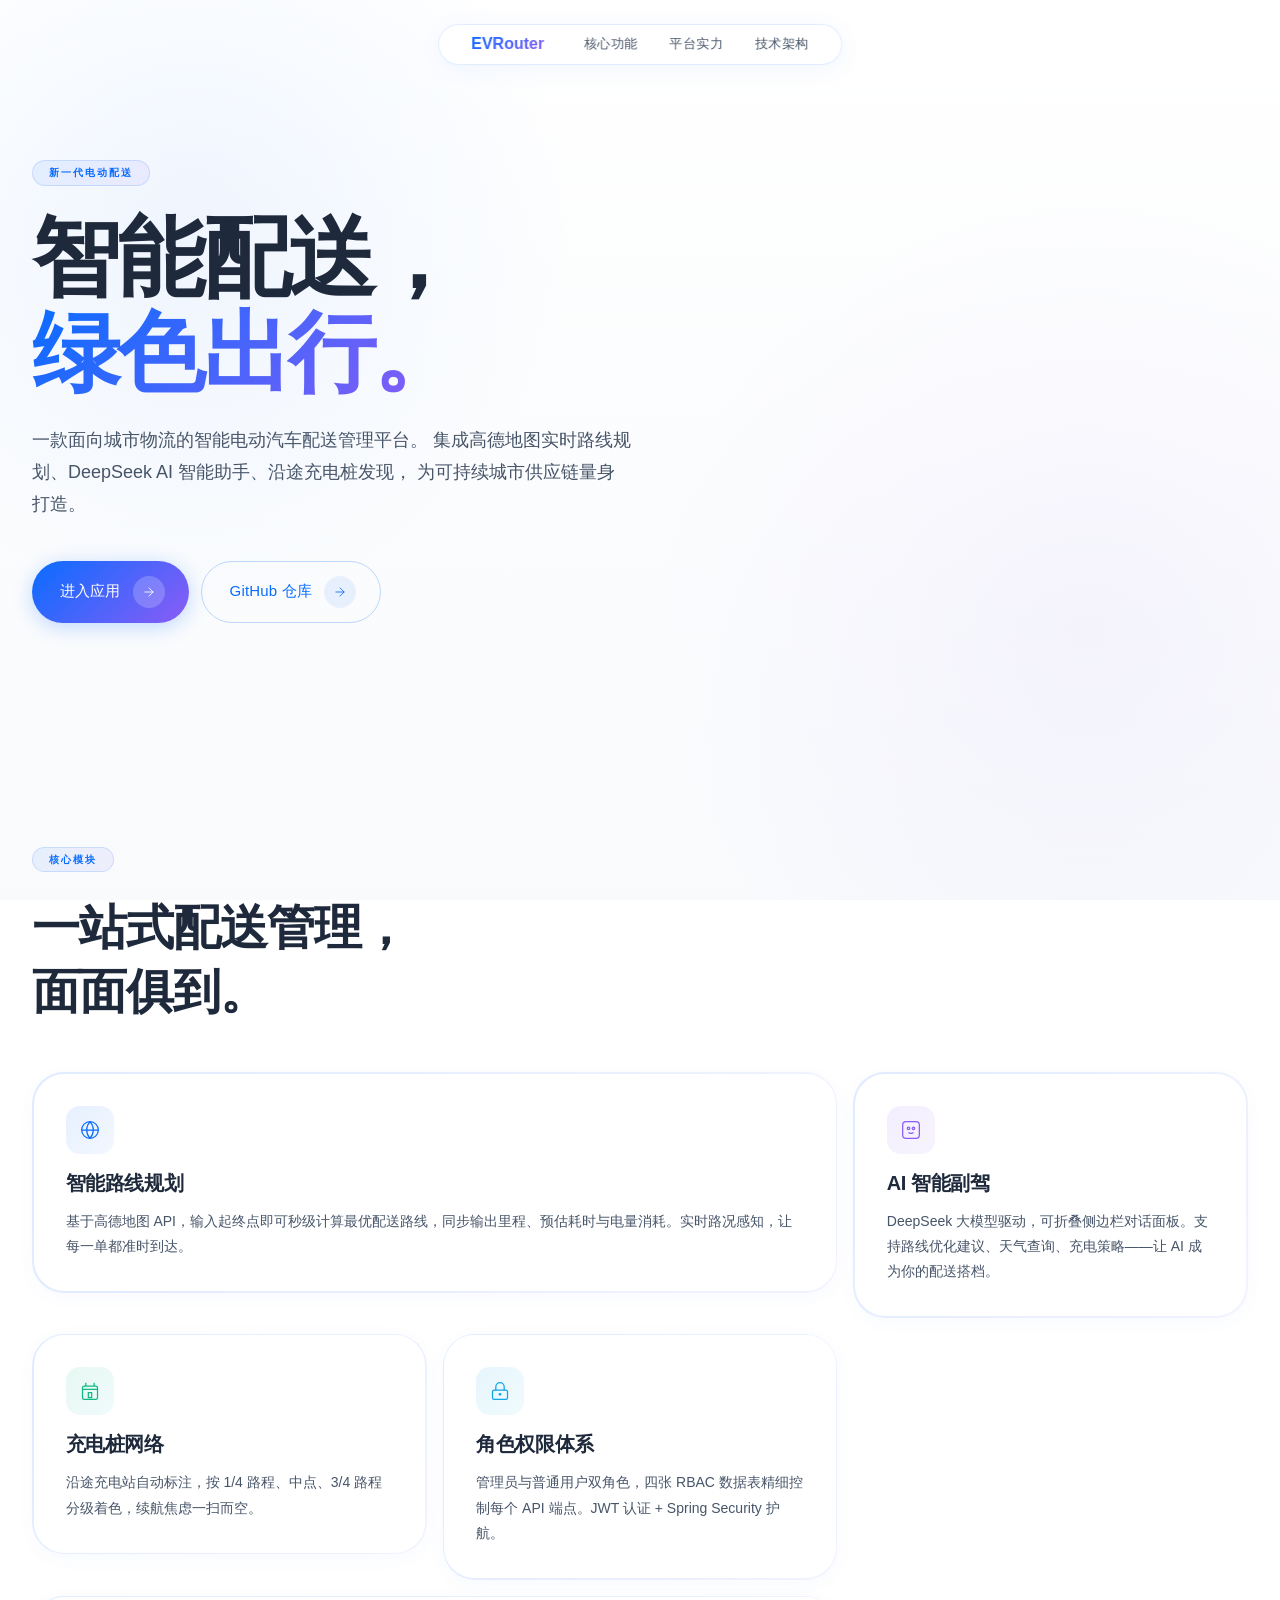
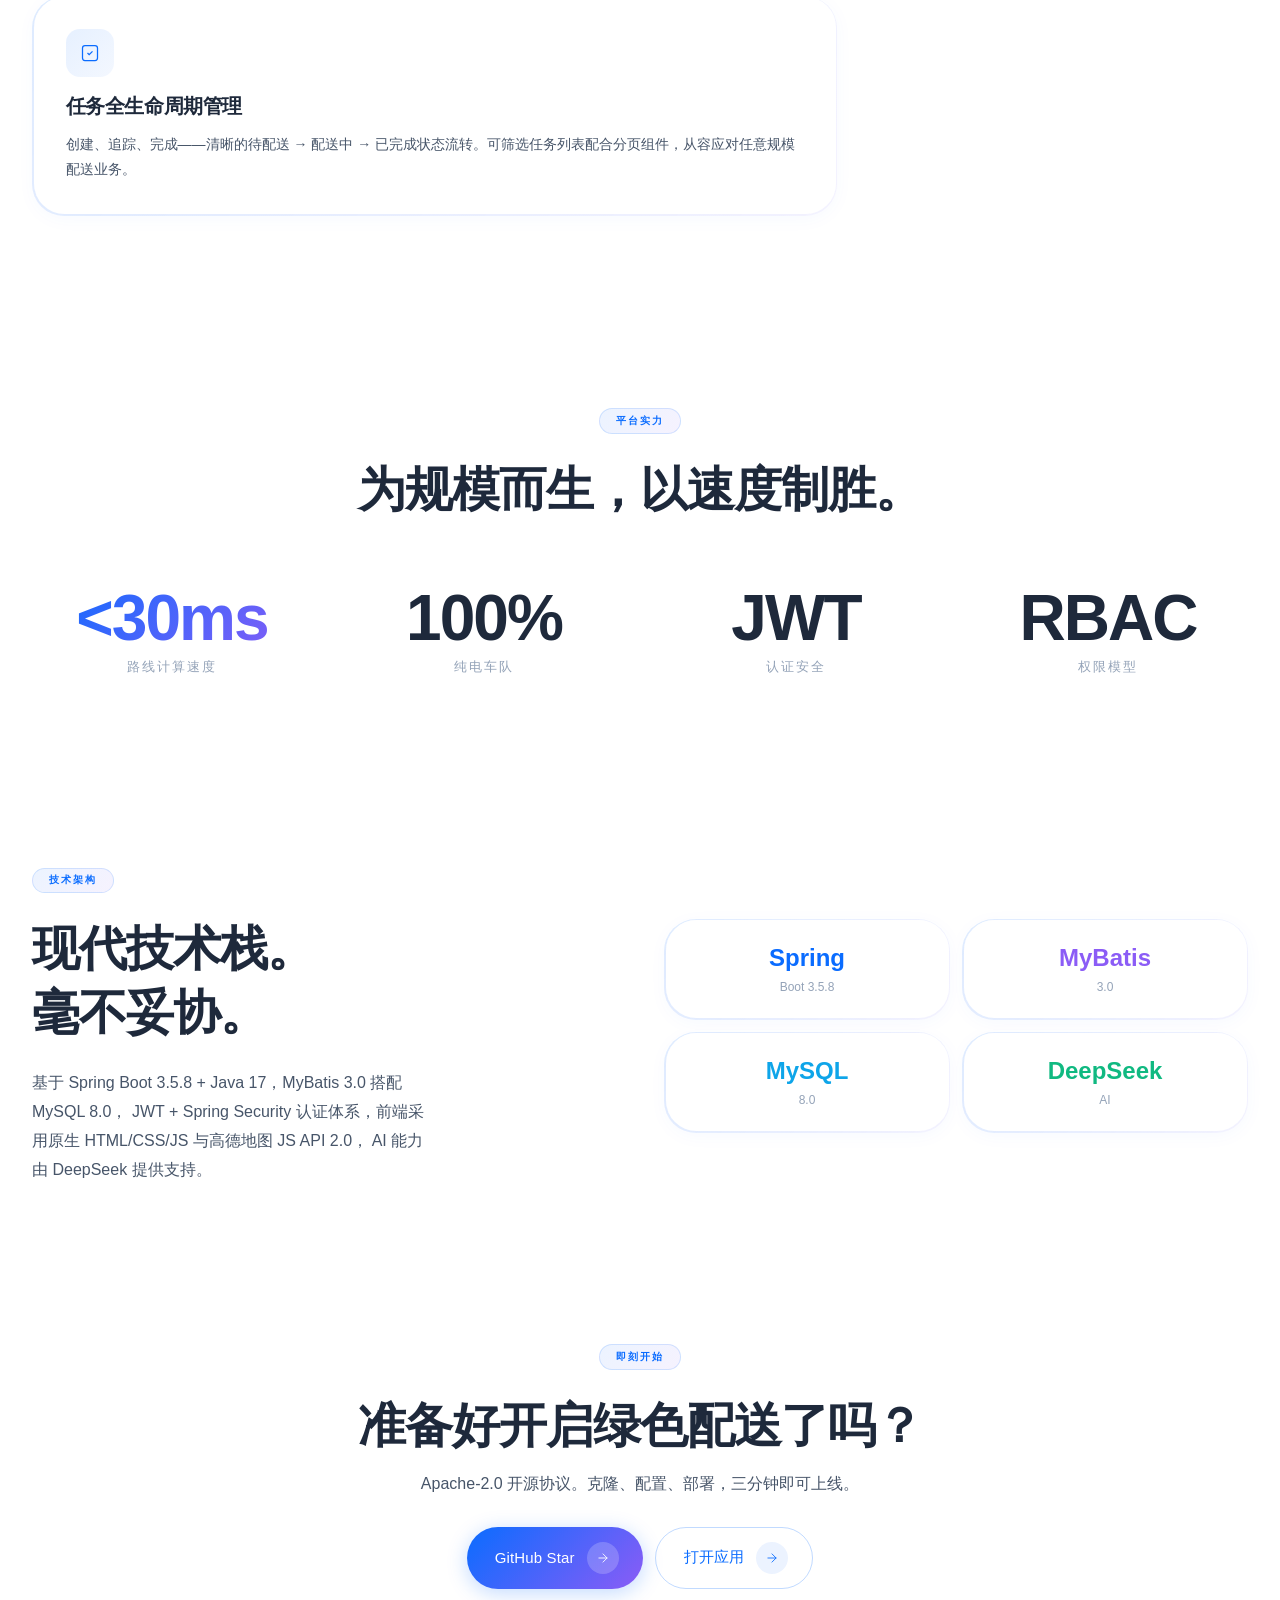
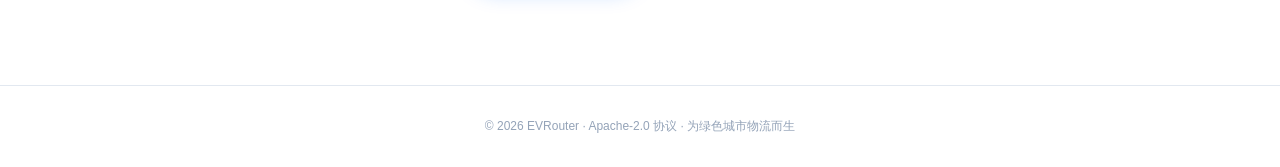
==== promo.html @ 0861c65c "fix: remove external font CDN, use local system fonts; move promo to root" ====
<!DOCTYPE html>
<html lang="zh-CN" class="scroll-smooth">
<head>
  <meta charset="UTF-8">
  <meta name="viewport" content="width=device-width, initial-scale=1.0">
  <title>EVRouter — 智能电动汽车配送管理平台</title>

  <style>
    /* ============================================
       EVRouter 宣传页 — 蓝紫渐变 · 玻璃质感 · Bento
       主色调: #0a6cff / #8b5cf6
       ============================================ */

    *, *::before, *::after { margin: 0; padding: 0; box-sizing: border-box; }

    :root {
      --blue:        #0a6cff;
      --blue-dark:   #0056d6;
      --blue-light:  #3b82f6;
      --purple:      #8b5cf6;
      --purple-dark: #7c3aed;
      --green:       #10b981;
      --cyan:        #0ea5e9;

      --text-primary:   #1e293b;
      --text-secondary: #475569;
      --text-muted:     #94a3b8;
      --text-white:     #ffffff;

      --bg-white:       #ffffff;
      --bg-light:       #f8fafc;
      --border-light:   #e2e8f0;
      --border-medium:  #cbd5e1;

      --glass-bg:       rgba(255,255,255,0.25);
      --glass-bg-solid: rgba(255,255,255,0.85);
      --glass-border:   rgba(255,255,255,0.3);
      --glass-shadow:   0 8px 32px rgba(31,38,135,0.12);

      --radius-sm: 0.75rem;
      --radius-md: 1.25rem;
      --radius-lg: 2rem;

      --ease-spring:   cubic-bezier(0.32,0.72,0,1);
      --ease-out-expo: cubic-bezier(0.16,1,0.3,1);
    }

    html {
      font-family: 'Segoe UI', 'PingFang SC', 'Microsoft YaHei', -apple-system, BlinkMacSystemFont, sans-serif;
      font-weight: 400;
      -webkit-font-smoothing: antialiased;
      background: #ffffff;
      color: var(--text-primary);
    }

    body {
      min-height: 100vh; overflow-x: hidden;
      background:
        radial-gradient(circle at 15% 25%, rgba(10,108,255,0.06) 0%, transparent 30%),
        radial-gradient(circle at 85% 70%, rgba(139,92,246,0.05) 0%, transparent 35%),
        linear-gradient(180deg, #ffffff 0%, #f8fafc 100%);
      background-attachment: fixed;
    }

    h1, h2, h3 { font-weight: 500; letter-spacing: -0.02em; }
    a { color: inherit; text-decoration: none; }

    /* ---------- NAV ---------- */
    .nav-pill {
      position: fixed; top: 1.5rem; left: 50%; transform: translateX(-50%); z-index: 100;
      display: flex; align-items: center; gap: 2rem; padding: 0.65rem 2rem;
      background: var(--glass-bg-solid); backdrop-filter: blur(20px); -webkit-backdrop-filter: blur(20px);
      border: 1px solid rgba(10,108,255,0.12); border-radius: 9999px;
      box-shadow: 0 4px 24px rgba(10,108,255,0.06);
    }
    .nav-pill a {
      font-size: 0.8125rem; font-weight: 500; letter-spacing: 0.03em;
      color: var(--text-secondary); transition: color 0.3s var(--ease-spring);
    }
    .nav-pill a:hover { color: var(--blue); }
    .nav-pill .nav-brand {
      font-weight: 700; font-size: 1rem; color: var(--blue);
      background: linear-gradient(135deg, var(--blue), var(--purple));
      -webkit-background-clip: text; -webkit-text-fill-color: transparent; background-clip: text;
      margin-right: 0.5rem;
    }

    /* ---------- SECTIONS ---------- */
    .section { position: relative; z-index: 10; max-width: 1280px; margin: 0 auto; padding: 6rem 2rem; }
    .section-hero { padding-top: 10rem; padding-bottom: 8rem; }

    /* ---------- EYEBROW ---------- */
    .eyebrow {
      display: inline-block; padding: 0.3rem 1rem; font-size: 0.625rem; font-weight: 600;
      text-transform: uppercase; letter-spacing: 0.2em; border-radius: 9999px;
      background: linear-gradient(135deg, rgba(10,108,255,0.08), rgba(139,92,246,0.08));
      color: var(--blue); border: 1px solid rgba(10,108,255,0.15);
      margin-bottom: 1.5rem;
    }

    /* ---------- HERO ---------- */
    .hero-title {
      font-size: clamp(3rem, 7vw, 5.5rem); font-weight: 700;
      line-height: 1.08; letter-spacing: -0.03em; margin-bottom: 1.5rem;
    }
    .hero-title .accent {
      background: linear-gradient(135deg, var(--blue) 0%, var(--purple) 100%);
      -webkit-background-clip: text; -webkit-text-fill-color: transparent; background-clip: text;
    }
    .hero-sub {
      font-size: 1.125rem; line-height: 1.8; color: var(--text-secondary);
      max-width: 600px; margin-bottom: 2.5rem;
    }

    /* ---------- CTA (Button-in-Button) ---------- */
    .cta-group { display: flex; gap: 0.75rem; flex-wrap: wrap; }
    .cta-btn {
      display: inline-flex; align-items: center; gap: 0.75rem;
      padding: 0.875rem 1.5rem 0.875rem 1.75rem;
      background: linear-gradient(135deg, var(--blue), var(--purple));
      color: #fff; border: none; border-radius: 9999px; cursor: pointer;
      font-family: inherit; font-size: 0.9375rem; font-weight: 500; letter-spacing: 0.01em;
      transition: all 0.5s var(--ease-spring); text-decoration: none;
      box-shadow: 0 4px 20px rgba(10,108,255,0.25);
    }
    .cta-btn:hover { transform: scale(1.03); box-shadow: 0 6px 28px rgba(10,108,255,0.35); }
    .cta-btn:active { transform: scale(0.98); }
    .cta-btn .btn-icon-circle {
      width: 2rem; height: 2rem; border-radius: 50%;
      background: rgba(255,255,255,0.2);
      display: flex; align-items: center; justify-content: center; flex-shrink: 0;
      transition: all 0.4s var(--ease-spring);
    }
    .cta-btn:hover .btn-icon-circle { transform: translateX(3px) translateY(-1px) scale(1.05); background: rgba(255,255,255,0.3); }
    .cta-btn .btn-icon-circle svg { width: 14px; height: 14px; stroke: #fff; stroke-width: 1.5; }

    .cta-btn--secondary {
      background: transparent; color: var(--blue);
      border: 1.5px solid rgba(10,108,255,0.25); box-shadow: none;
    }
    .cta-btn--secondary:hover { background: rgba(10,108,255,0.04); box-shadow: none; }
    .cta-btn--secondary .btn-icon-circle { background: rgba(10,108,255,0.08); }
    .cta-btn--secondary .btn-icon-circle svg { stroke: var(--blue); }

    /* ---------- DOUBLE-BEZEL CARD ---------- */
    .dc-shell {
      padding: 1.5px; border-radius: var(--radius-lg);
      background: linear-gradient(135deg, rgba(10,108,255,0.12), rgba(139,92,246,0.06));
    }
    .dc-core {
      background: var(--bg-white); border-radius: calc(var(--radius-lg) - 1.5px);
      padding: 2rem; height: 100%;
      box-shadow: inset 0 1px 1px rgba(255,255,255,0.8),
                  0 4px 20px rgba(10,108,255,0.04);
    }
    .dc-core h3 { font-size: 1.25rem; font-weight: 600; margin-bottom: 0.75rem; color: var(--text-primary); }
    .dc-core p  { font-size: 0.875rem; line-height: 1.8; color: var(--text-secondary); }

    .dc-icon {
      display: inline-flex; align-items: center; justify-content: center;
      width: 3rem; height: 3rem; border-radius: 0.875rem; margin-bottom: 1rem;
      font-size: 1.25rem;
    }
    .dc-icon--blue   { background: linear-gradient(135deg, rgba(10,108,255,0.1), rgba(59,130,246,0.06)); color: var(--blue); }
    .dc-icon--purple { background: linear-gradient(135deg, rgba(139,92,246,0.1), rgba(124,58,237,0.06)); color: var(--purple); }
    .dc-icon--green  { background: linear-gradient(135deg, rgba(16,185,129,0.1), rgba(6,182,212,0.06)); color: var(--green); }
    .dc-icon--cyan   { background: linear-gradient(135deg, rgba(14,165,233,0.1), rgba(6,182,212,0.06)); color: var(--cyan); }

    /* ---------- BENTO GRID ---------- */
    .bento-grid {
      display: grid; grid-template-columns: repeat(12, 1fr); gap: 1rem;
    }
    .bento-grid > * { min-width: 0; }
    .bento-card {
      opacity: 0; transform: translateY(3rem); filter: blur(6px);
      transition: all 0.9s var(--ease-out-expo);
    }
    .bento-card.visible { opacity: 1; transform: translateY(0); filter: blur(0); }

    /* ---------- STAT ROW ---------- */
    .stat-value {
      font-size: clamp(2.5rem, 5vw, 4rem); font-weight: 700;
      letter-spacing: -0.03em; line-height: 1;
    }
    .stat-label { font-size: 0.8125rem; color: var(--text-muted); text-transform: uppercase; letter-spacing: 0.15em; margin-top: 0.5rem; }

    /* ---------- FOOTER ---------- */
    .footer { position: relative; z-index: 10; border-top: 1px solid var(--border-light); padding: 2rem; text-align: center; font-size: 0.75rem; color: var(--text-muted); }

    /* ---------- REVEAL ---------- */
    .reveal {
      opacity: 0; transform: translateY(2.5rem); filter: blur(6px);
      transition: all 0.85s var(--ease-out-expo);
    }
    .reveal.visible { opacity: 1; transform: translateY(0); filter: blur(0); }

    /* ---------- RESPONSIVE ---------- */
    @media (max-width: 768px) {
      .nav-pill { gap: 1rem; padding: 0.6rem 1.25rem; top: 1rem; }
      .nav-pill a:not(.nav-brand) { display: none; }
      .section { padding: 3rem 1rem; }
      .section-hero { padding-top: 6rem; padding-bottom: 4rem; }
      .bento-grid { grid-template-columns: 1fr; gap: 0.75rem; }
      .hero-title { font-size: 2.25rem; }
      .cta-group { flex-direction: column; align-items: stretch; }
    }
  </style>
</head>
<body>

  <!-- 悬浮玻璃导航 -->
  <nav class="nav-pill">
    <span class="nav-brand">EVRouter</span>
    <a href="#features">核心功能</a>
    <a href="#capabilities">平台实力</a>
    <a href="#tech">技术架构</a>
  </nav>

  <!-- ============================================ -->
  <!-- 首屏 Hero                                    -->
  <!-- ============================================ -->
  <section class="section section-hero" id="hero">
    <div class="reveal">
      <span class="eyebrow">新一代电动配送</span>
      <h1 class="hero-title">
        智能配送，<br>
        <span class="accent">绿色出行。</span>
      </h1>
      <p class="hero-sub">
        一款面向城市物流的智能电动汽车配送管理平台。
        集成高德地图实时路线规划、DeepSeek AI 智能助手、沿途充电桩发现，
        为可持续城市供应链量身打造。
      </p>
      <div class="cta-group">
        <a href="http://121.40.34.68:8088/" class="cta-btn">
          进入应用
          <span class="btn-icon-circle">
            <svg viewBox="0 0 24 24" fill="none"><path d="M5 12h14M12 5l7 7-7 7" stroke-linecap="round" stroke-linejoin="round"/></svg>
          </span>
        </a>
        <a href="https://github.com/Su-yu-s/ev-delivery-system" class="cta-btn cta-btn--secondary">
          GitHub 仓库
          <span class="btn-icon-circle">
            <svg viewBox="0 0 24 24" fill="none"><path d="M5 12h14M12 5l7 7-7 7" stroke-linecap="round" stroke-linejoin="round"/></svg>
          </span>
        </a>
      </div>
    </div>
  </section>

  <!-- ============================================ -->
  <!-- 核心功能 — 非对称 Bento 网格                  -->
  <!-- ============================================ -->
  <section class="section" id="features">
    <div class="reveal" style="margin-bottom:3rem;">
      <span class="eyebrow">核心模块</span>
      <h2 style="font-size:clamp(2rem,4vw,3rem);font-weight:600;letter-spacing:-0.02em;">一站式配送管理，<br>面面俱到。</h2>
    </div>

    <div class="bento-grid">
      <!-- 卡片 1 — 路线规划 (col-span-8) -->
      <div class="bento-card" style="grid-column:span 8;" data-delay="0">
        <div class="dc-shell">
          <div class="dc-core">
            <div class="dc-icon dc-icon--blue">
              <svg width="20" height="20" viewBox="0 0 24 24" fill="none" stroke="currentColor" stroke-width="1.5"><circle cx="12" cy="12" r="10"/><path d="M2 12h20M12 2a15.3 15.3 0 014 10 15.3 15.3 0 01-4 10M12 2a15.3 15.3 0 00-4 10 15.3 15.3 0 004 10"/></svg>
            </div>
            <h3>智能路线规划</h3>
            <p>基于高德地图 API，输入起终点即可秒级计算最优配送路线，同步输出里程、预估耗时与电量消耗。实时路况感知，让每一单都准时到达。</p>
          </div>
        </div>
      </div>

      <!-- 卡片 2 — AI 助手 (col-span-4) -->
      <div class="bento-card" style="grid-column:span 4;" data-delay="100">
        <div class="dc-shell">
          <div class="dc-core">
            <div class="dc-icon dc-icon--purple">
              <svg width="20" height="20" viewBox="0 0 24 24" fill="none" stroke="currentColor" stroke-width="1.5"><rect x="2" y="2" width="20" height="20" rx="4"/><circle cx="9" cy="10" r="1.5"/><circle cx="15" cy="10" r="1.5"/><path d="M9 15c.83.67 2 1 3 1s2.17-.33 3-1"/></svg>
            </div>
            <h3>AI 智能副驾</h3>
            <p>DeepSeek 大模型驱动，可折叠侧边栏对话面板。支持路线优化建议、天气查询、充电策略——让 AI 成为你的配送搭档。</p>
          </div>
        </div>
      </div>

      <!-- 卡片 3 — 充电网络 (col-span-4) -->
      <div class="bento-card" style="grid-column:span 4;" data-delay="150">
        <div class="dc-shell">
          <div class="dc-core">
            <div class="dc-icon dc-icon--green">
              <svg width="20" height="20" viewBox="0 0 24 24" fill="none" stroke="currentColor" stroke-width="1.5"><path d="M7 2v4M17 2v4M3 10h18M5 6h14a2 2 0 012 2v12a2 2 0 01-2 2H5a2 2 0 01-2-2V8a2 2 0 012-2z"/><path d="M10 14h4v6h-4z"/></svg>
            </div>
            <h3>充电桩网络</h3>
            <p>沿途充电站自动标注，按 1/4 路程、中点、3/4 路程分级着色，续航焦虑一扫而空。</p>
          </div>
        </div>
      </div>

      <!-- 卡片 4 — 权限管控 (col-span-4) -->
      <div class="bento-card" style="grid-column:span 4;" data-delay="200">
        <div class="dc-shell">
          <div class="dc-core">
            <div class="dc-icon dc-icon--cyan">
              <svg width="20" height="20" viewBox="0 0 24 24" fill="none" stroke="currentColor" stroke-width="1.5"><rect x="3" y="11" width="18" height="11" rx="2"/><path d="M7 11V7a5 5 0 0110 0v4"/><circle cx="12" cy="16" r="1"/></svg>
            </div>
            <h3>角色权限体系</h3>
            <p>管理员与普通用户双角色，四张 RBAC 数据表精细控制每个 API 端点。JWT 认证 + Spring Security 护航。</p>
          </div>
        </div>
      </div>

      <!-- 卡片 5 — 任务全生命周期 (col-span-8) -->
      <div class="bento-card" style="grid-column:span 8;" data-delay="250">
        <div class="dc-shell">
          <div class="dc-core">
            <div class="dc-icon dc-icon--blue">
              <svg width="20" height="20" viewBox="0 0 24 24" fill="none" stroke="currentColor" stroke-width="1.5"><rect x="3" y="3" width="18" height="18" rx="3"/><path d="M9 12l2 2 4-4"/></svg>
            </div>
            <h3>任务全生命周期管理</h3>
            <p>创建、追踪、完成——清晰的待配送 → 配送中 → 已完成状态流转。可筛选任务列表配合分页组件，从容应对任意规模配送业务。</p>
          </div>
        </div>
      </div>
    </div>
  </section>

  <!-- ============================================ -->
  <!-- 平台实力 — 数据展示                          -->
  <!-- ============================================ -->
  <section class="section" id="capabilities">
    <div class="reveal" style="text-align:center;margin-bottom:4rem;">
      <span class="eyebrow">平台实力</span>
      <h2 style="font-size:clamp(2rem,4vw,3rem);font-weight:600;letter-spacing:-0.02em;">为规模而生，以速度制胜。</h2>
    </div>

    <div style="display:grid;grid-template-columns:repeat(4,1fr);gap:2rem;text-align:center;">
      <div class="reveal" data-delay="0">
        <div class="stat-value" style="background:linear-gradient(135deg,var(--blue),var(--purple));-webkit-background-clip:text;-webkit-text-fill-color:transparent;background-clip:text;">&lt;30ms</div>
        <div class="stat-label">路线计算速度</div>
      </div>
      <div class="reveal" data-delay="100">
        <div class="stat-value">100%</div>
        <div class="stat-label">纯电车队</div>
      </div>
      <div class="reveal" data-delay="200">
        <div class="stat-value">JWT</div>
        <div class="stat-label">认证安全</div>
      </div>
      <div class="reveal" data-delay="300">
        <div class="stat-value">RBAC</div>
        <div class="stat-label">权限模型</div>
      </div>
    </div>
  </section>

  <!-- ============================================ -->
  <!-- 技术架构                                    -->
  <!-- ============================================ -->
  <section class="section" id="tech">
    <div class="reveal" style="display:flex;gap:3rem;align-items:center;flex-wrap:wrap;">
      <div style="flex:1;min-width:280px;">
        <span class="eyebrow">技术架构</span>
        <h2 style="font-size:clamp(2rem,4vw,3rem);font-weight:600;letter-spacing:-0.02em;margin-bottom:1.5rem;">现代技术栈。<br>毫不妥协。</h2>
        <p style="color:var(--text-secondary);line-height:1.8;max-width:400px;">
          基于 Spring Boot 3.5.8 + Java 17，MyBatis 3.0 搭配 MySQL 8.0，
          JWT + Spring Security 认证体系，前端采用原生 HTML/CSS/JS 与高德地图 JS API 2.0，
          AI 能力由 DeepSeek 提供支持。
        </p>
      </div>
      <div style="flex:1;min-width:280px;display:grid;grid-template-columns:1fr 1fr;gap:0.75rem;">
        <div class="dc-shell"><div class="dc-core" style="padding:1.5rem;text-align:center;"><div style="font-size:1.5rem;font-weight:600;margin-bottom:0.5rem;color:var(--blue);">Spring</div><div style="font-size:0.75rem;color:var(--text-muted);">Boot 3.5.8</div></div></div>
        <div class="dc-shell"><div class="dc-core" style="padding:1.5rem;text-align:center;"><div style="font-size:1.5rem;font-weight:600;margin-bottom:0.5rem;color:var(--purple);">MyBatis</div><div style="font-size:0.75rem;color:var(--text-muted);">3.0</div></div></div>
        <div class="dc-shell"><div class="dc-core" style="padding:1.5rem;text-align:center;"><div style="font-size:1.5rem;font-weight:600;margin-bottom:0.5rem;color:var(--cyan);">MySQL</div><div style="font-size:0.75rem;color:var(--text-muted);">8.0</div></div></div>
        <div class="dc-shell"><div class="dc-core" style="padding:1.5rem;text-align:center;"><div style="font-size:1.5rem;font-weight:600;margin-bottom:0.5rem;color:var(--green);">DeepSeek</div><div style="font-size:0.75rem;color:var(--text-muted);">AI</div></div></div>
      </div>
    </div>
  </section>

  <!-- ============================================ -->
  <!-- 底部 CTA                                    -->
  <!-- ============================================ -->
  <section class="section" style="text-align:center;padding-top:4rem;padding-bottom:6rem;">
    <div class="reveal">
      <span class="eyebrow">即刻开始</span>
      <h2 style="font-size:clamp(2rem,4vw,3rem);font-weight:600;letter-spacing:-0.02em;margin-bottom:1rem;">准备好开启绿色配送了吗？</h2>
      <p style="color:var(--text-secondary);margin-bottom:2rem;">Apache-2.0 开源协议。克隆、配置、部署，三分钟即可上线。</p>
      <div class="cta-group" style="justify-content:center;">
        <a href="https://github.com/Su-yu-s/ev-delivery-system" class="cta-btn">
          GitHub Star
          <span class="btn-icon-circle">
            <svg viewBox="0 0 24 24" fill="none"><path d="M5 12h14M12 5l7 7-7 7" stroke-linecap="round" stroke-linejoin="round"/></svg>
          </span>
        </a>
        <a href="http://121.40.34.68:8088/" class="cta-btn cta-btn--secondary">
          打开应用
          <span class="btn-icon-circle">
            <svg viewBox="0 0 24 24" fill="none"><path d="M5 12h14M12 5l7 7-7 7" stroke-linecap="round" stroke-linejoin="round"/></svg>
          </span>
        </a>
      </div>
    </div>
  </section>

  <!-- 页脚 -->
  <footer class="footer">
    &copy; 2026 EVRouter · Apache-2.0 协议 · 为绿色城市物流而生
  </footer>

  <!-- 滚动揭示 -->
  <script>
    (function() {
      var observer = new IntersectionObserver(function(entries) {
        entries.forEach(function(entry) {
          if (entry.isIntersecting) {
            var el = entry.target;
            var delay = el.dataset.delay || 0;
            setTimeout(function() { el.classList.add('visible'); }, delay);
          }
        });
      }, { threshold: 0.15, rootMargin: '0px 0px -40px 0px' });
      document.querySelectorAll('.reveal, .bento-card').forEach(function(el) { observer.observe(el); });
    })();
  </script>

</body>
</html>
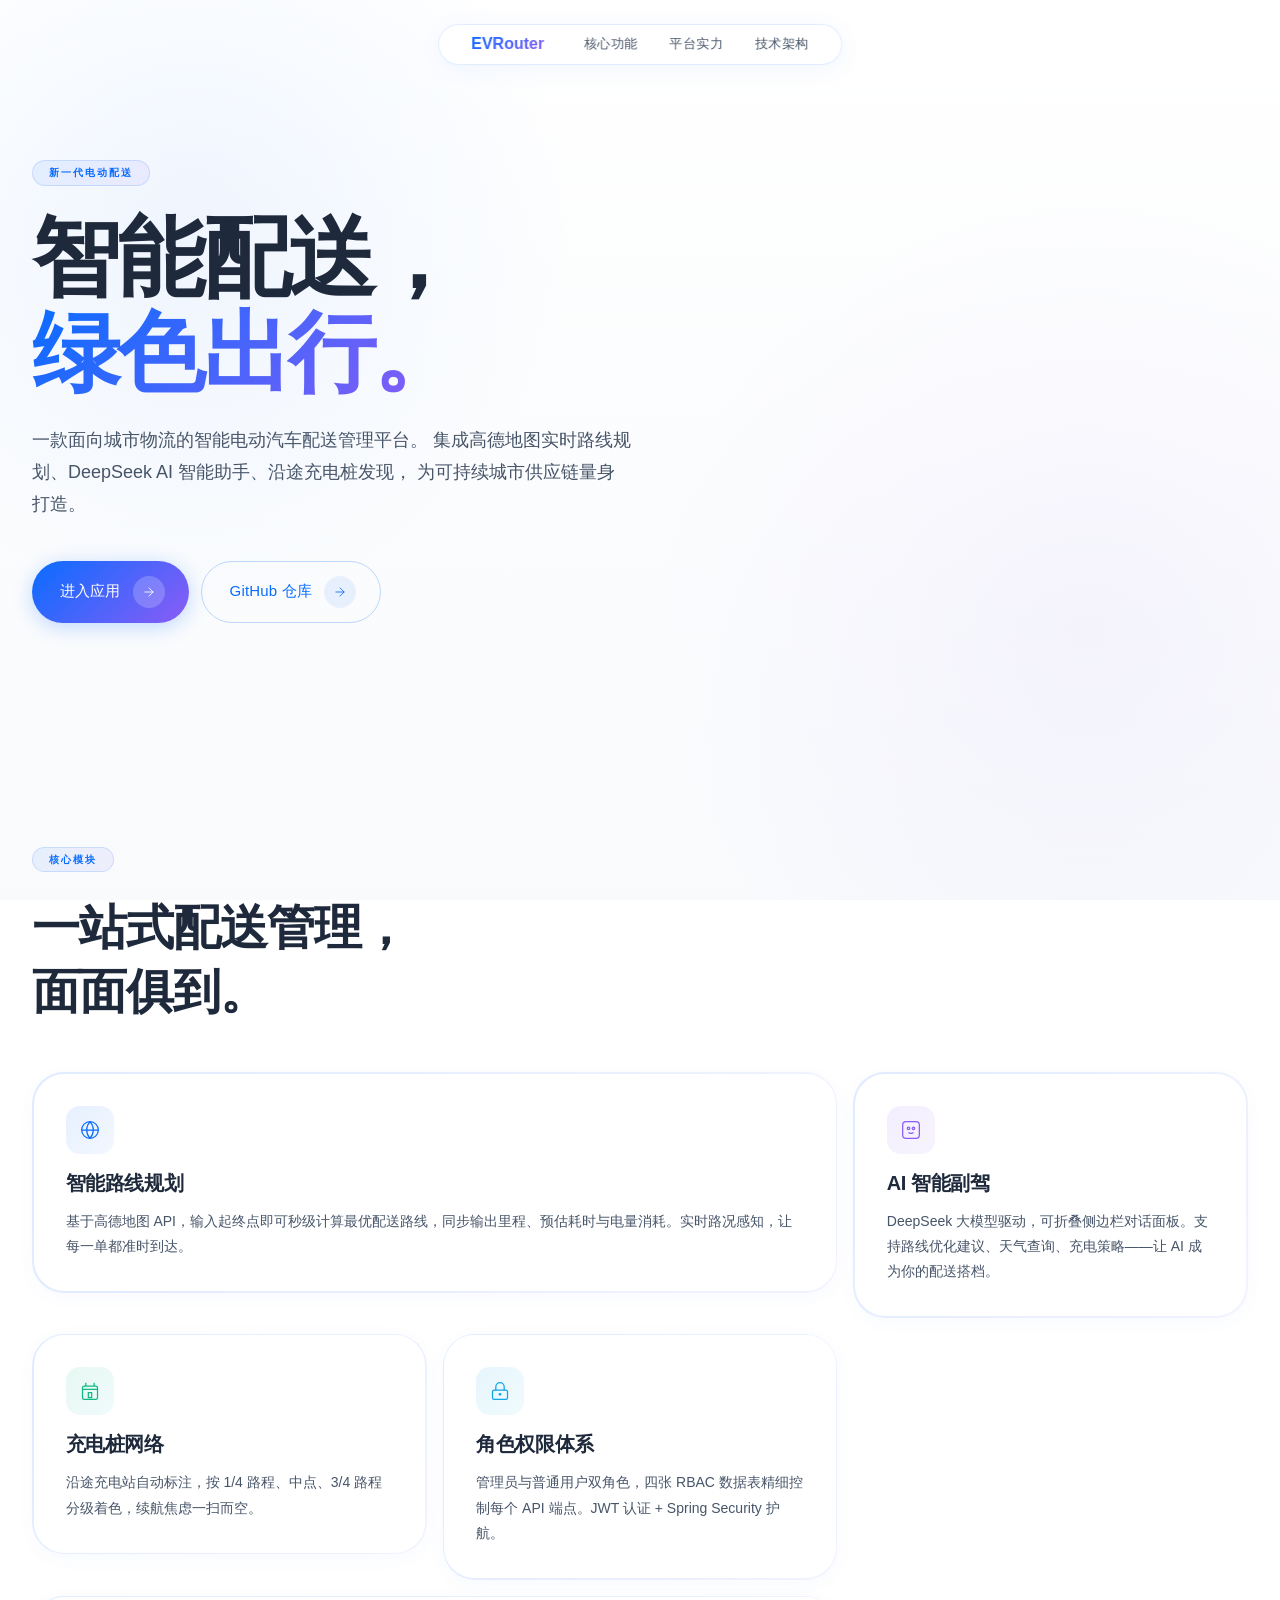
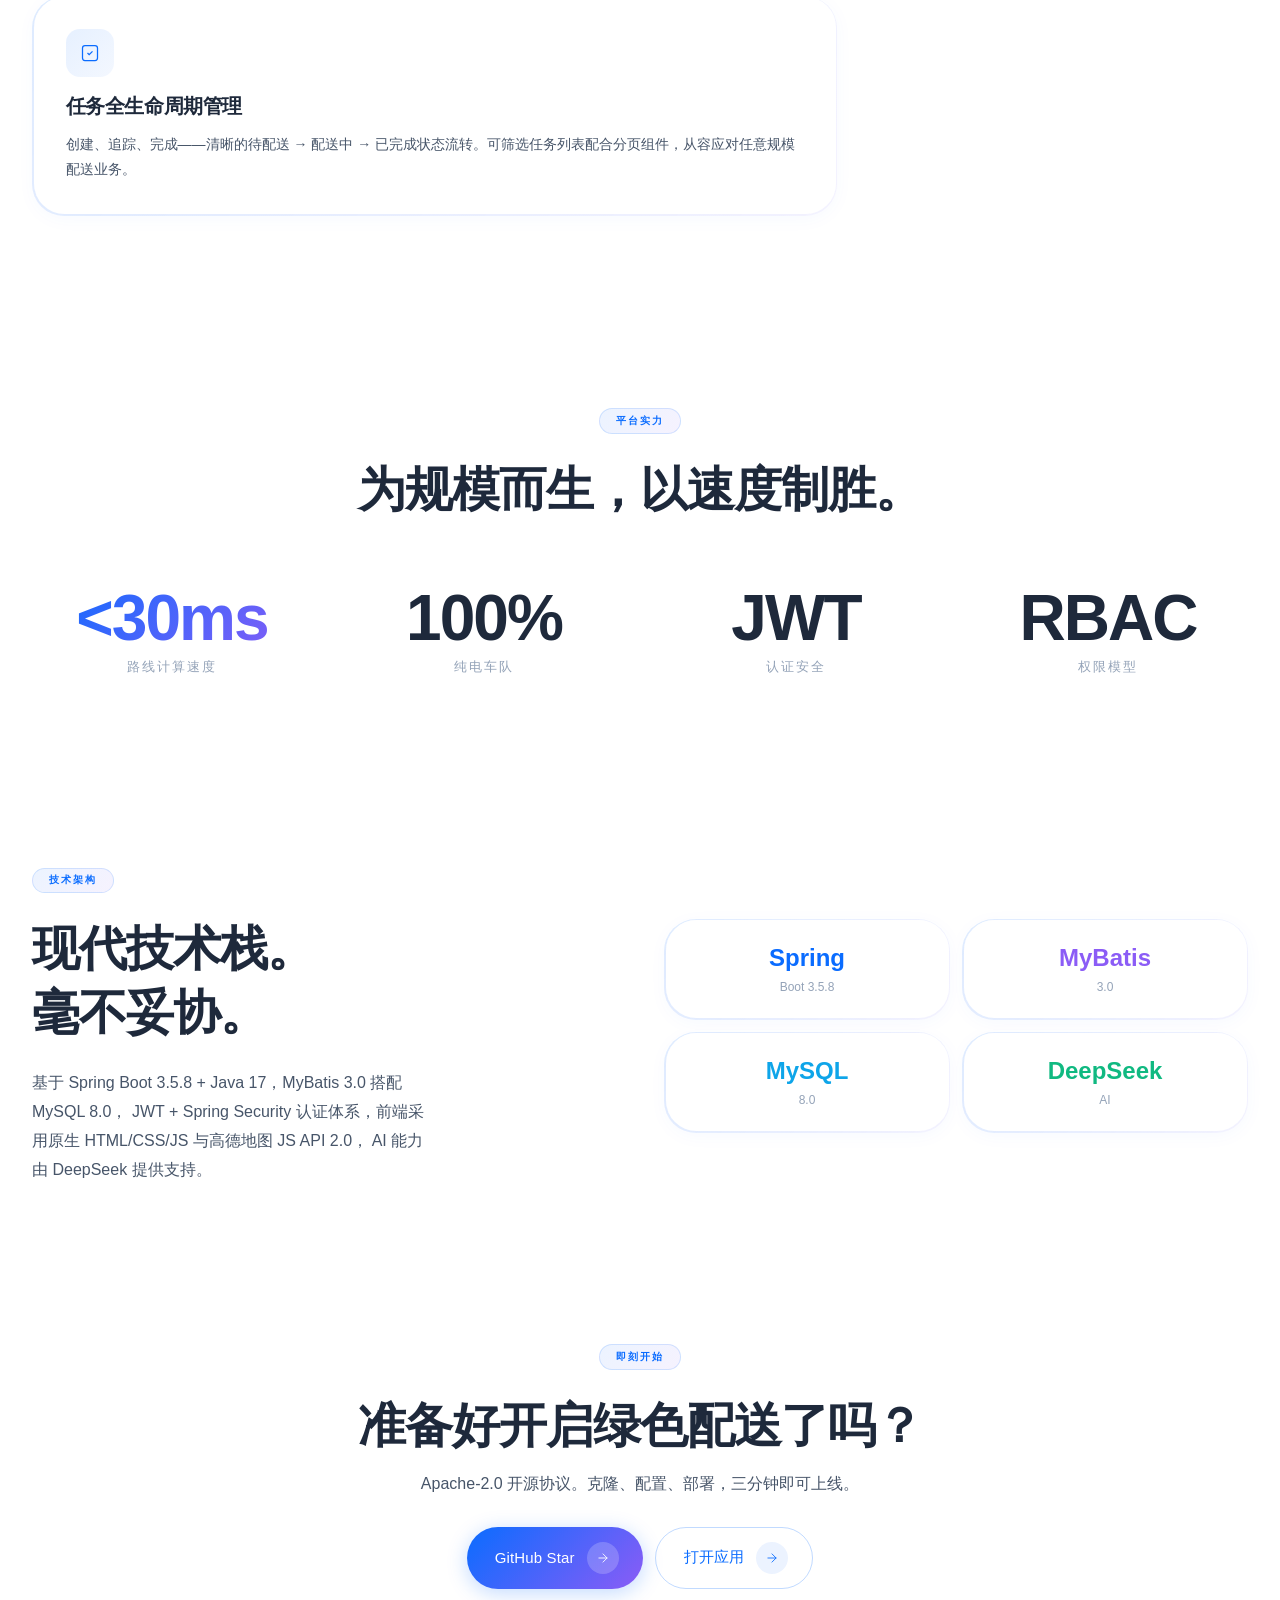
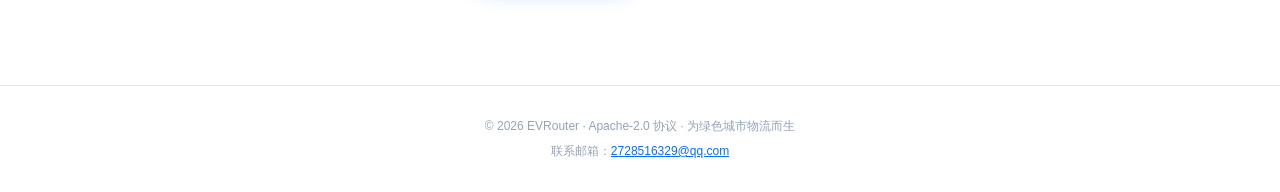
==== commit af81462c: "feat: add contact email to footer" ====
--- a/promo.html
+++ b/promo.html
@@ -194,15 +194,101 @@
     }
     .reveal.visible { opacity: 1; transform: translateY(0); filter: blur(0); }
 
-    /* ---------- RESPONSIVE ---------- */
+    /* ============================================ */
+    /* 深度移动端适配                                */
+    /* ============================================ */
+
+    /* --- 1024px 小桌面 / 平板横屏 --- */
+    @media (max-width: 1024px) {
+      .section { padding: 4rem 1.5rem; }
+      .section-hero { padding-top: 8rem; padding-bottom: 5rem; }
+      .hero-title { font-size: clamp(2.5rem, 6vw, 4rem); }
+      .dc-core { padding: 1.5rem; }
+      .dc-core h3 { font-size: 1.1rem; }
+    }
+
+    /* --- 768px 平板竖屏 --- */
     @media (max-width: 768px) {
-      .nav-pill { gap: 1rem; padding: 0.6rem 1.25rem; top: 1rem; }
+      html { font-size: 15px; }
+      .nav-pill {
+        gap: 0; padding: 0.55rem 1.25rem; top: 0.75rem;
+        border-radius: 9999px; max-width: calc(100vw - 2rem);
+      }
       .nav-pill a:not(.nav-brand) { display: none; }
-      .section { padding: 3rem 1rem; }
-      .section-hero { padding-top: 6rem; padding-bottom: 4rem; }
+      .nav-pill .nav-brand { font-size: 0.95rem; }
+
+      .section { padding: 2.5rem 1rem; }
+      .section-hero { padding-top: 5rem; padding-bottom: 3rem; }
+
+      .hero-title { font-size: 2rem; margin-bottom: 1rem; }
+      .hero-sub { font-size: 0.95rem; line-height: 1.7; margin-bottom: 1.75rem; }
+
+      .eyebrow { font-size: 0.6rem; padding: 0.25rem 0.75rem; margin-bottom: 1rem; }
+
+      .cta-group { flex-direction: column; align-items: stretch; gap: 0.6rem; }
+      .cta-btn { justify-content: center; padding: 0.8rem 1.25rem; font-size: 0.9rem; }
+      .cta-btn .btn-icon-circle { width: 1.75rem; height: 1.75rem; }
+      .cta-btn .btn-icon-circle svg { width: 13px; height: 13px; }
+
+      /* Bento: 回退为单列 */
       .bento-grid { grid-template-columns: 1fr; gap: 0.75rem; }
-      .hero-title { font-size: 2.25rem; }
-      .cta-group { flex-direction: column; align-items: stretch; }
+      .bento-card[style*="grid-column"] { grid-column: span 1 !important; }
+
+      .dc-shell { border-radius: var(--radius-md); }
+      .dc-core { padding: 1.25rem; border-radius: calc(var(--radius-md) - 1.5px); }
+      .dc-core h3 { font-size: 1.05rem; }
+      .dc-core p { font-size: 0.85rem; line-height: 1.7; }
+
+      .dc-icon { width: 2.5rem; height: 2.5rem; border-radius: 0.75rem; margin-bottom: 0.75rem; }
+      .dc-icon svg { width: 18px; height: 18px; }
+
+      /* Stats: 2x2 */
+      .stats-grid {
+        grid-template-columns: repeat(2, 1fr) !important;
+        gap: 1.25rem !important;
+      }
+      .stat-value { font-size: clamp(2rem, 8vw, 3rem); }
+      .stat-label { font-size: 0.7rem; letter-spacing: 0.1em; }
+
+      /* Tech 区域 */
+      .tech-stack-grid { grid-template-columns: 1fr 1fr !important; gap: 0.6rem !important; }
+
+      .footer { padding: 1.5rem 1rem; font-size: 0.7rem; }
+    }
+
+    /* --- 480px 手机 --- */
+    @media (max-width: 480px) {
+      html { font-size: 14px; }
+      .nav-pill { padding: 0.5rem 1rem; top: 0.5rem; }
+
+      .section { padding: 2rem 0.75rem; }
+      .section-hero { padding-top: 4rem; padding-bottom: 2.5rem; }
+
+      .hero-title { font-size: 1.75rem; line-height: 1.15; }
+      .hero-sub { font-size: 0.875rem; }
+
+      .cta-btn { padding: 0.75rem 1rem; font-size: 0.85rem; gap: 0.5rem; }
+      .cta-btn .btn-icon-circle { width: 1.6rem; height: 1.6rem; }
+      .cta-btn .btn-icon-circle svg { width: 12px; height: 12px; }
+
+      .bento-grid { gap: 0.6rem; }
+      .dc-core { padding: 1rem; }
+
+      .stats-grid { gap: 1rem !important; }
+      .stat-value { font-size: 1.6rem; }
+
+      .tech-stack-grid { gap: 0.5rem !important; }
+      .tech-stack-grid .dc-core { padding: 1rem !important; }
+      .tech-stack-grid .dc-core > div:first-child { font-size: 1.2rem !important; }
+
+      .footer { font-size: 0.65rem; }
+    }
+
+    /* --- 360px 极小屏 --- */
+    @media (max-width: 360px) {
+      .hero-title { font-size: 1.5rem; }
+      .hero-sub { font-size: 0.8rem; }
+      .stats-grid { grid-template-columns: 1fr 1fr !important; }
     }
   </style>
 </head>
@@ -334,7 +420,7 @@
       <h2 style="font-size:clamp(2rem,4vw,3rem);font-weight:600;letter-spacing:-0.02em;">为规模而生，以速度制胜。</h2>
     </div>
 
-    <div style="display:grid;grid-template-columns:repeat(4,1fr);gap:2rem;text-align:center;">
+    <div class="stats-grid" style="display:grid;grid-template-columns:repeat(4,1fr);gap:2rem;text-align:center;">
       <div class="reveal" data-delay="0">
         <div class="stat-value" style="background:linear-gradient(135deg,var(--blue),var(--purple));-webkit-background-clip:text;-webkit-text-fill-color:transparent;background-clip:text;">&lt;30ms</div>
         <div class="stat-label">路线计算速度</div>
@@ -368,7 +454,7 @@
           AI 能力由 DeepSeek 提供支持。
         </p>
       </div>
-      <div style="flex:1;min-width:280px;display:grid;grid-template-columns:1fr 1fr;gap:0.75rem;">
+      <div class="tech-stack-grid" style="flex:1;min-width:280px;display:grid;grid-template-columns:1fr 1fr;gap:0.75rem;">
         <div class="dc-shell"><div class="dc-core" style="padding:1.5rem;text-align:center;"><div style="font-size:1.5rem;font-weight:600;margin-bottom:0.5rem;color:var(--blue);">Spring</div><div style="font-size:0.75rem;color:var(--text-muted);">Boot 3.5.8</div></div></div>
         <div class="dc-shell"><div class="dc-core" style="padding:1.5rem;text-align:center;"><div style="font-size:1.5rem;font-weight:600;margin-bottom:0.5rem;color:var(--purple);">MyBatis</div><div style="font-size:0.75rem;color:var(--text-muted);">3.0</div></div></div>
         <div class="dc-shell"><div class="dc-core" style="padding:1.5rem;text-align:center;"><div style="font-size:1.5rem;font-weight:600;margin-bottom:0.5rem;color:var(--cyan);">MySQL</div><div style="font-size:0.75rem;color:var(--text-muted);">8.0</div></div></div>
@@ -404,7 +490,8 @@
 
   <!-- 页脚 -->
   <footer class="footer">
-    &copy; 2026 EVRouter · Apache-2.0 协议 · 为绿色城市物流而生
+    <div style="margin-bottom:0.5rem;">&copy; 2026 EVRouter · Apache-2.0 协议 · 为绿色城市物流而生</div>
+    <div>联系邮箱：<a href="mailto:2728516329@qq.com" style="color:var(--blue);text-decoration:underline;">2728516329@qq.com</a></div>
   </footer>
 
   <!-- 滚动揭示 -->
